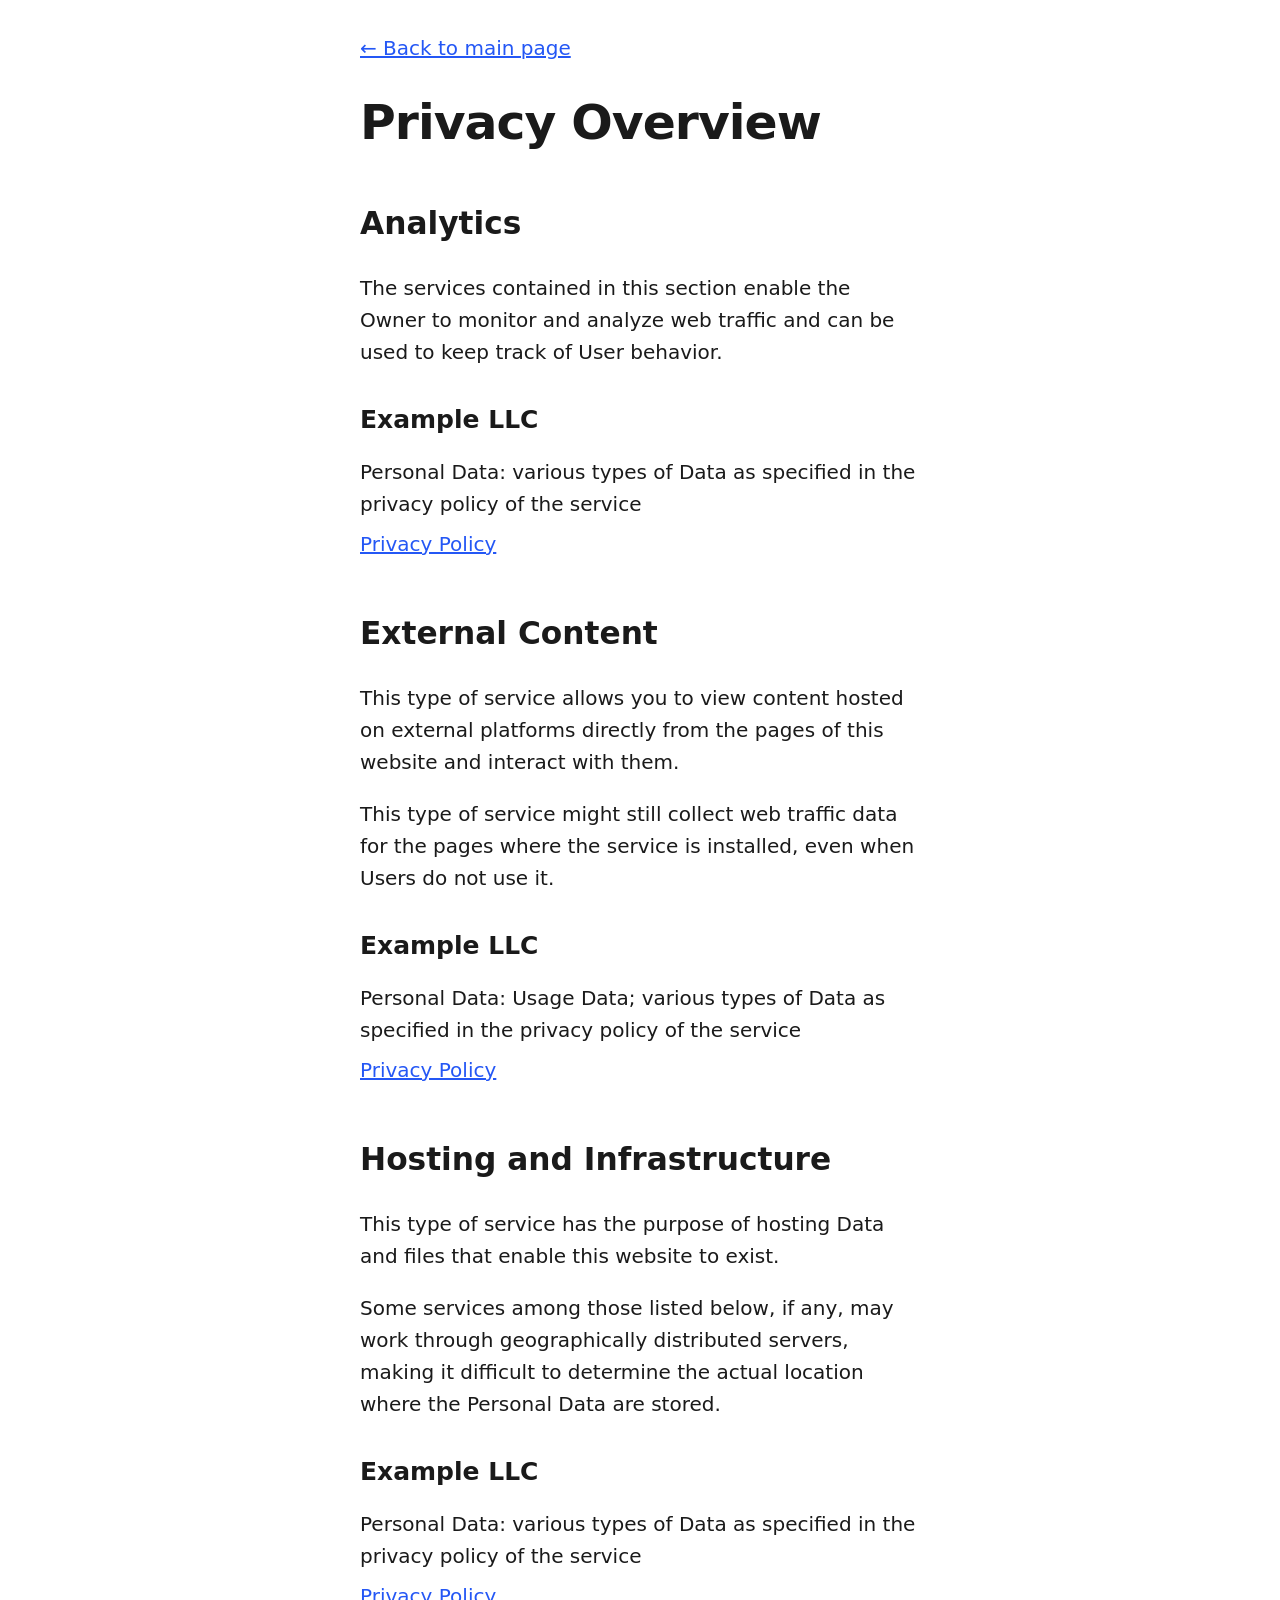
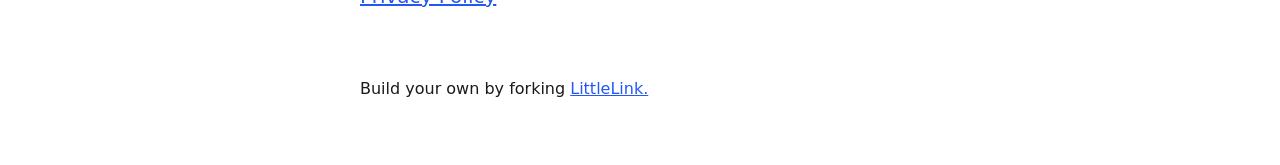
==== privacy.html @ 975ea376 "CrumblePiece linkpagina op basis van LittleLink Co-Authored-By: Claude Opus 5.5 <noreply@anthropic.c" ====
<!DOCTYPE html>

<!--
  To change the theme, change the class on the html tag below to one of:
  - theme-auto: Automatically switches based on user's system preferences
  - theme-light: Forces light theme
  - theme-dark: Forces dark theme
-->

<html class="theme-auto" lang="en"> <!-- Update `class="theme-auto"` with your preference -->

  <head>
    <meta charset="utf-8">
    <meta name="viewport" content="width=device-width, initial-scale=1">

    <!-- Page Title - Change this to your name/brand (50-60 characters recommended) -->
    <title>Privacy Policy | LittleLink</title>
    <link rel="icon" type="image/png" href="images/avatar.png"> <!-- Update this with your own favicon -->


    <!-- Meta Description - Write a description (150-160 characters recommended) -->
    <meta name="description" content="Privacy policy and data collection information for LittleLink">
    <meta name="robots" content="noindex"> <!-- Since this is a utility page -->

    <!-- Browser UI Color - Matches the default light/dark theme backgrounds -->
    <meta name="theme-color" content="#ffffff" media="(prefers-color-scheme: light)">
    <meta name="theme-color" content="#121212" media="(prefers-color-scheme: dark)">

    <!-- Stylesheets -->
    <link rel="stylesheet" href="css/reset.css">
    <link rel="stylesheet" href="css/style.css">
    <link rel="stylesheet" href="css/brands.css">

  </head>

  <body>
    <main class="container-left">
      <div class="column">
        <nav>
          <a href="index.html" aria-label="Back to homepage">← Back to main page</a>
        </nav>

        <h1>Privacy Overview</h1>

        <section aria-labelledby="analytics-heading">
          <h2 id="analytics-heading">Analytics</h2>
          <p>The services contained in this section enable the Owner to monitor and analyze web traffic and can be used to keep track of User behavior.</p>

          <h3>Example LLC</h3>
          <ul role="list">
            <li>Personal Data: various types of Data as specified in the privacy policy of the service</li>
            <li><a href="https://example.com/privacy/" target="_blank" rel="noopener">Privacy Policy</a></li>
          </ul>
        </section>

        <section aria-labelledby="external-content-heading">
          <h2 id="external-content-heading">External Content</h2>
          <p>This type of service allows you to view content hosted on external platforms directly from the pages of this website and interact with them.</p>
          <p>This type of service might still collect web traffic data for the pages where the service is installed, even when Users do not use it.</p>

          <h3>Example LLC</h3>
          <ul role="list">
            <li>Personal Data: Usage Data; various types of Data as specified in the privacy policy of the service</li>
            <li><a href="https://example.com/privacy/" target="_blank" rel="noopener">Privacy Policy</a></li>
          </ul>
        </section>

        <section aria-labelledby="hosting-heading">
          <h2 id="hosting-heading">Hosting and Infrastructure</h2>
          <p>This type of service has the purpose of hosting Data and files that enable this website to exist.</p>
          <p>Some services among those listed below, if any, may work through geographically distributed servers, making it difficult to determine the actual location where the Personal Data are stored.</p>

          <h3>Example LLC</h3>
          <ul role="list">
            <li>Personal Data: various types of Data as specified in the privacy policy of the service</li>
            <li><a href="https://example.com/privacy" target="_blank" rel="noopener">Privacy Policy</a></li>
          </ul>
        </section>

        <footer>
          <p>Build your own by forking <a href="https://littlelink.io" target="_blank" rel="noopener">LittleLink.</a></p>
        </footer>
      </div>
    </main>

  </body>

</html>
---- css/style.css ----
/*
* LittleLink
* https://littlelink.io
* Free to use under the MIT license
* http://www.opensource.org/licenses/mit-license.php
*/

/* Grid
  –––––––––––––––––––––––––––––––––––––––––––––––––– */
  .container {
	position:relative;
	width:100%;
	max-width:37.5rem;     				/* 600px */
    text-align:center;
	margin:0 auto;
	padding:var(--spacing-xl) var(--spacing-m) 0 var(--spacing-m);
	box-sizing:border-box;
}
.container-left {
	position:relative;
	width:100%;
	max-width:37.5rem;
	text-align:left;
	margin:0 auto;
	padding:0 1.25rem;
	box-sizing:border-box;
}
.container-left p {
	margin-bottom: 1rem;  				/* 16px space between paragraphs */
  }
.column {
	width:100%;
	box-sizing:border-box;
}
/* For devices larger than 400px */
  @media (min-width:25rem) {            /* 400px */
    .container {
	width:85%;
}
}/* For devices larger than 550px */
  @media (min-width:34.375rem) {        /* 550px */
    .container {
	width:80%;
}
}

/* Base Styles
  –––––––––––––––––––––––––––––––––––––––––––––––––– */
  body {
	margin:0;
	padding:0;
	background-color:#ffffff;
	color:#1a1a1a;
	font-family:"Open Sans",system-ui;
    font-weight:400;
	line-height:1.6;
}

/* Base Typography Settings
–––––––––––––––––––––––––––––––––––––––––––––––––– */
/* Base size - 16px browser default */
:root {
  font-size:16px;           /* Using a 1.25 modular scale for typography */
  --scale-0:1rem;           /* 16px */
  --scale-1:1.25rem;        /* 20px */
  --scale-2:1.563rem;       /* 25px */
  --scale-3:1.953rem;       /* 31px */
  --scale-4:2.441rem;       /* 39px */
  --scale-5:3.052rem;       /* 49px */

  /* Spacing units */
  --spacing-xs:0.5rem;      /* 8px */
  --spacing-s:1rem;         /* 16px */
  --spacing-m:1.5rem;       /* 24px */
  --spacing-l:2rem;         /* 32px */
  --spacing-xl:3rem;        /* 48px */
  --spacing-xxl:4rem;       /* 64px */
}

/* Avatar */
.avatar {
	width: 8rem;             /* 128px */
	height: 8rem;
	border-radius: 50%;
	object-fit: cover;
	background-position: center;
	margin-bottom: var(--spacing-l);
	margin-left: auto;
	margin-right: auto;
	display: block;
  }

/* Typography Scale */
h1 {
	margin:0 0 var(--spacing-m) 0;
	font-size:var(--scale-5);           /* ~49px */
  	font-weight:800;
	line-height:1.1;
	letter-spacing:-0.02em;
	word-wrap:break-word;
	overflow-wrap:break-word;
	hyphens:auto;           /* Delete this to remove automatic hyphen on line break */
}
body {
	font-size:var(--scale-1);           /* 20px */
  	line-height:1.6;
}
.container p {
	margin:0 0 var(--spacing-xl) 0;
	font-size:var(--scale-1);
	line-height:1.6;
}

/* Footer */
footer {
	margin:var(--spacing-xxl) 0;            /* 4rem (64px) top and bottom */
    font-size:var(--scale-0);
}

/* Responsive adjustments */
@media (max-width:34.375rem) {              /* 550px */
  h1 {
	font-size:2rem;
}
body {
	font-size:var(--scale-0);
}
.container p {
	font-size:var(--scale-0);
}
.avatar {
	margin-bottom:var(--spacing-m);
}
footer {
	margin:var(--spacing-xl) 0;         	/* 3rem (48px) top and bottom */
}
}

/* Links
  –––––––––––––––––––––––––––––––––––––––––––––––––– */
  a {
	color:#2457F5;
	text-decoration:underline;
}
a:hover {
	color:#083BDA;
}

/* Buttons
–––––––––––––––––––––––––––––––––––––––––––––––––– */
.button,button {
	display:inline-flex;
	align-items:center;
	justify-content:center;
	width:18.75rem;             	/* 300px */
 	min-height:3rem;                /* 48px */
  	padding:0.75rem 1rem;         	/* 12px ; 16px */
  	font-size:1.125rem;           	/* 18px */
  	font-weight:700;
	text-decoration:none;
	white-space:normal;
  	background-color:var(--button-background,transparent);
	color:var(--button-text,#000000);
	border:var(--button-border,none);
	border-radius:0.5rem;
	cursor:pointer;
	box-sizing:border-box;
	hyphens:auto;               	/* Delete this to remove automatic hyphen on line break */
  	margin-bottom:1rem;
	text-align:center;
	line-height:1.3;
}

/* Icons
–––––––––––––––––––––––––––––––––––––––––––––––––– */
.icon {
	width:1.25rem;
	height:1.25rem;
	margin-right:0.5rem;
	flex-shrink:0;
}

/* Avatar Modifiers
  –––––––––––––––––––––––––––––––––––––––––––––––––– */
   /* Modifier for no avatar rounding */
   .avatar--none {
	border-radius: 0%;
  }

  /* Modifier for rounded avatar */
  .avatar--rounded {
	border-radius: 50%;
  }

  /* Modifier for slightly rounded corners */
  .avatar--soft {
	border-radius: 0.5rem;   /* 8px rounded corners */
  }

/* Theme System
  –––––––––––––––––––––––––––––––––––––––––––––––––– */
/* Light theme is default above */

/* Light theme (forced) */
:root.theme-light {
	color-scheme:light;
}

/* Dark theme */
:root.theme-dark {
	color-scheme:dark;
}
:root.theme-dark :focus-visible {
	outline: 2px solid #4899F7;
	outline-offset: 2px;
  }
:root.theme-dark body {
	background-color:#121212;
	color:#ffffff;
}
:root.theme-dark a:not(.button) {
	color:#4899F7;
}
:root.theme-dark a:not(.button):hover {
	color:#7AB8FF;
}

/* Auto theme */
:root.theme-auto {
	color-scheme:light dark;
}
@media (prefers-color-scheme:dark) {
	:root.theme-auto body {
	background-color:#121212;
	color:#ffffff;
}
:root.theme-auto :focus-visible {
    outline: 2px solid #4899F7;
    outline-offset: 2px;
  }
:root.theme-auto a:not(.button) {
	color:#4899F7;
}
:root.theme-auto a:not(.button):hover {
	color:#7AB8FF;
}
}

/* Button Text Color Override
    –––––––––––––––––––––––––––––––––––––––––––––––––– */
    .button:hover,button:hover {
	color:var(--button-text,#000000);
}

/* Privacy Page Styles
  –––––––––––––––––––––––––––––––––––––––––––––––––– */
.container-left nav {
	margin:var(--spacing-l) 0;
	text-align:left;
}
section {
	margin:var(--spacing-xl) 0;
	text-align:left;
}
h2 {
	font-size:var(--scale-3);
	font-weight:700;
	margin-bottom:var(--spacing-m);
}
h3 {
	font-size:var(--scale-2);
	font-weight:600;
	margin:var(--spacing-l) 0 var(--spacing-s) 0;
}
ul {
	list-style:none;
	padding:0;
	margin:0 0 var(--spacing-m) 0;
}
ul li {
	margin-bottom:var(--spacing-xs);
}

/* Privacy page specific responsive adjustments */
  @media (max-width:34.375rem) {
	h2 {
	font-size:var(--scale-2);
	}
	h3 {
	font-size:var(--scale-1);
	}
	section {
	margin:var(--spacing-l) 0;
	}
}

/* Font Face Definitions
  –––––––––––––––––––––––––––––––––––––––––––––––––– */
@font-face {
	font-display:swap;
	font-family:'Open Sans';
	font-style:normal;
	font-weight:400;
	src:url('../fonts/open-sans-v34-vietnamese_latin-ext_latin_hebrew_greek-ext_greek_cyrillic-ext_cyrillic-regular.woff2') format('woff2');
}
@font-face {
	font-display:swap;
	font-family:'Open Sans';
	font-style:normal;
	font-weight:600;
	src:url('../fonts/open-sans-v34-vietnamese_latin-ext_latin_hebrew_greek-ext_greek_cyrillic-ext_cyrillic-600.woff2') format('woff2');
}
@font-face {
	font-display:swap;
	font-family:'Open Sans';
	font-style:normal;
	font-weight:700;
	src:url('../fonts/open-sans-v34-vietnamese_latin-ext_latin_hebrew_greek-ext_greek_cyrillic-ext_cyrillic-700.woff2') format('woff2');
}
@font-face {
	font-display:swap;
	font-family:'Open Sans';
	font-style:normal;
	font-weight:800;
	src:url('../fonts/open-sans-v34-vietnamese_latin-ext_latin_hebrew_greek-ext_greek_cyrillic-ext_cyrillic-800.woff2') format('woff2');
}
---- css/brands.css ----
/*
* LittleLink Button Styles
* https://littlelink.io
* Free to use under the MIT license
* http://www.opensource.org/licenses/mit-license.php
*/

/* Brand Button Base Styles
–––––––––––––––––––––––––––––––––––––––––––––––––– */
/* Only include brand-specific button styling here.
   The color/background/border plumbing lives in style.css. */
.button,button {
	transition:filter 0.2s ease,transform 0.2s ease;
}

/* Global Button Hover Effect
–––––––––––––––––––––––––––––––––––––––––––––––––– */
.button:hover,button:hover {
	filter:brightness(90%);
	transform:translateY(-1px);
}

/* Button Icons
–––––––––––––––––––––––––––––––––––––––––––––––––– */
.icon {
	filter:var(--icon-filter,none);
}

/* Brand-Specific Styles
–––––––––––––––––––––––––––––––––––––––––––––––––– */

/* Default */
.button.button-default {
	--button-text:#ffffff;
	--button-background:#2457F5;
	--button-border:1px solid #ffffff;
}

/* Amazon */
.button-amazon {
	--button-text:#000000;
	--button-background:#FFFFFF;
	--button-border:1px solid #212121;
}

/* Amazon Music */
.button-amazon-music {
	--button-text:#000000;
	--button-background:#25D1DA;
}

/* Apple App Store */
.button-appstore {
	--button-text:#FFFFFF;
	--button-background:#000000;
	--button-border:1px solid #FFFFFF;
}

/* Apple Invites */
.button-invites {
	--button-text:#FFFFFF;
	--button-background:#000000;
	--button-border:1px solid #FFFFFF;
}

/* Apple Music */
.button-apple-music {
	--button-text:#ffffff;
	--button-background:#000000;
	--button-border:1px solid #FFFFFF;
}

/* Apple Music Alt */
.button-apple-music-alt {
	--button-text:#ffffff;
	background-image:linear-gradient(to bottom,#FB5C74,#FA233B);
}

/* Apple Podcasts */
.button-apple-podcasts {
	--button-text:#ffffff;
	--button-background:#000000;
	--button-border:1px solid #FFFFFF;
}

/* Apple Podcasts Alt */
.button-apple-podcasts-alt {
	--button-text:#ffffff;
	background-image:linear-gradient(to bottom,#F452FF,#832BC1);
}

/* Bandcamp */
.button-bandcamp {
	--button-text:#ffffff;
	--button-background:#1d9fc3;
}

/* Behance */
.button-behance {
	--button-text:#ffffff;
	--button-background:#0057FF;
  --button-border:1px solid #FFFFFF;
}

/* Bluesky */
.button-bluesky {
	--button-text:#FFFFFF;
	--button-background:#1185FE;
}

/* Bluesky Alt */
.button-bluesky-alt {
	--button-text:#000000;
	--button-background:#FFFFFF;
	--button-border:1px solid #000000;
}

/* Buy Me a Coffee */
.button-coffee {
	--button-text:#000000;
	--button-background:#ffdd00;
}

/* Cal.com */
.button-cal {
	--button-text:#FFFFFF;
	--button-background:#292929;
	--button-border:1px solid #FFFFFF;
}

/* Calendly */
.button-calendly {
	--button-text:#FFFFFF;
	--button-background:#006BFF;
}

/* Cash App */
.button-cash-app {
	--button-text:#ffffff;
	background-image:linear-gradient(to bottom,#00d64b,#00c244);
}

/* dev.to */
.button-dev-to {
	--button-text:#000000;
	--button-background:#f5f5f5;
	--button-border:1px solid #212121;
}

/* Discogs */
.button-discogs {
	--button-text:#000000;
	--button-background:#FFFFFF;
	--button-border:1px solid #000000;
}

/* Discogs Alt */
.button-discogs-alt {
	--button-text:#FFFFFF;
	--button-background:#000000;
	--button-border:1px solid #FFFFFF;
}

/* Discord */
.button-discord {
	--button-text:#ffffff;
	--button-background:#5865F2;
}

/* Dribbble */
.button-dribbble {
	--button-text:#000000;
	--button-background:#FFFFFF;
	--button-border:1px solid #212121;
}

/* Etsy */
.button-etsy {
	--button-text:#ffffff;
	--button-background:#F45800;
}

/* Facebook */
.button-faceb {
	--button-text:#ffffff;
	--button-background:#0866FF;
}

/* Facebook Messenger */
.button-messenger {
	--button-text:#ffffff;
	--button-background:#0866FF;
}

/* Figma */
.button-figma {
	--button-text:#ffffff;
	--button-background:#000000;
	--button-border:1px solid #FFFFFF;
}

/* Fiverr */
.button-fiverr {
	--button-text:#ffffff;
	--button-background:#1DBF73;
}

/* Flickr */
.button-flickr {
	--button-text:#ffffff;
	--button-background:#000000;
	--button-border:1px solid #FFFFFF;
}

/* GitHub */
.button-github {
	--button-text:#ffffff;
	--button-background:#000000;
	--button-border:1px solid #FFFFFF;
}

/* GitLab */
.button-gitlab {
	--button-text:#ffffff;
	--button-background:#6151b2;
}

/* GoFundMe */
.button-gofundme {
	--button-text:#ffffff;
	--button-background:#02A95C;
}

/* Goodreads */
.button-goodreads {
	--button-text:#333333;
	--button-background:#f3f1e6;
	--button-border:1px solid #212121;
}

/* Google Black */
.button-google-black {
	--button-text:#FFFFFF;
	--button-background:#000000;
	--button-border:1px solid #FFFFFF;
}

/* Google Play Store */
.button-playstore {
	--button-text:#FFFFFF;
	--button-background:#000000;
	--button-border:1px solid #FFFFFF;
}

/* Google Scholar */
.button-google-scholar {
	--button-text:#000000;
	--button-background:#FFFFFF;
	--button-border:1px solid #212121;
}

/* Hashnode */
.button-hashnode {
	--button-text:#000000;
	--button-background:#ffffff;
	--button-border:1px solid #212121;
}

/* Instagram */
.button-instagram {
	--button-text:#ffffff;
	background-image:linear-gradient(-135deg,#1400c8,#b900b4,#f50000);
}

/* Kick */
.button-kick {
	--button-text:#ffffff;
	--button-background:#000000;
	--button-border:1px solid #ffffff;
}

/* Kick Alt */
.button-kick-alt {
	--button-text:#000000;
	--button-background:#01e701;
}

/* Kickstarter */
.button-kickstarter {
	--button-text:#ffffff;
	--button-background:#05ce78;
}

/* Ko-fi */
.button-ko-fi {
	--button-text:#ffffff;
	--button-background:#000000;
  --button-border:1px solid #FFFFFF;
}

/* Last.fm */
.button-last-fm {
	--button-text:#ffffff;
	--button-background:#D51007;
}

/* Letterboxd */
.button-letterboxd {
	--button-text:#ffffff;
	--button-background:#2c3440;
	--button-border:1px solid #FFFFFF;
}

/* Line */
.button-line {
	--button-text:#FFFFFF;
	--button-background:#06C755;
}

/* LinkedIn */
.button-linked {
	--button-text:#ffffff;
	--button-background:#2867b2;
}

/* Mailchimp */
.button-mailchimp {
	--button-text:#000000;
	--button-background:#FFE01B;
}

/* Mastodon */
.button-mastodon {
	--button-text:#ffffff;
	--button-background:#17063B;
	--button-border:1px solid #FFFFFF;
}

/* Matrix */
.button-matrix {
	--button-text:#000000;
	--button-background:#ffffff;
	--button-border:1px solid #000000;
}

/* Meetup */
.button-meetup {
	--button-text:#000000;
	--button-background:#ffffff;
	--button-border:1px solid #000000;
}

/* Meetup Alt */
.button-meetup-alt {
	--button-text:#ffffff;
	--button-background:#ED1C40;
}

/* Medium */
.button-medium {
	--button-text:#ffffff;
	--button-background:#000000;
	--button-border:1px solid #FFFFFF;
}

/* Microsoft */
.button-microsoft {
	--button-text:#ffffff;
	--button-background:#000000;
	--button-border:1px solid #FFFFFF;
}

/* Notion */
.button-notion {
	--button-text:#000000;
	--button-background:#ffffff;
	--button-border:1px solid #212121;
}

/* Obsidian */
.button.button-obsidian {
	--button-text:#ffffff;
	--button-background:#262626;
	--button-border:1px solid #ffffff;
}

/* OnlyFans */
.button-onlyfans {
	--button-text:#ffffff;
	--button-background:#00AEEF;
}

/* Patreon */
.button-patreon {
	--button-text:#ffffff;
	--button-background:#000000;
	--button-border:1px solid #FFFFFF;
}

/* PayPal */
.button-paypal {
	--button-text:#ffffff;
	--button-background:#002991;
  --button-border:1px solid #FFFFFF;
}

/* Pinterest */
.button-pinterest {
	--button-text:#000000;
	--button-background:#ffffff;
	--button-border:1px solid #212121;
}

/* Product Hunt */
.button-product-hunt {
	--button-text:#000000;
	--button-background:#ffffff;
	--button-border:1px solid #212121;
}

/* Reddit */
.button-reddit {
	--button-text:#FFFFFF;
	--button-background:#FF4500;
}

/* Shop */
.button-shop {
	--button-text:#ffffff;
	--button-background:#5A31F4;
}

/* Signal */
.button-signal {
	--button-text:#ffffff;
	--button-background:#3B45FD;
}

/* Signal Alt */
.button-signal-alt {
	--button-text:#3B45FD;
	--button-background:#E3E8FE;
	--button-border:1px solid #000000;
}

/* Slack */
.button-slack {
	--button-text:#000000;
	--button-background:#FFFFFF;
	--button-border:1px solid #212121;
}

/* Snapchat */
.button-snapchat {
	--button-text:#000000;
	--button-background:#fffc00;
}

/* SoundCloud */
.button-soundcloud {
	--button-text:#ffffff;
	--button-background:#ff5500;
}

/* Spotify */
.button-spotify {
	--button-text:#191414;
	--button-background:#1db954;
}

/* Spotify Alt */
.button-spotify-alt {
	--button-text:#FFFFFF;
	--button-background:#191414;
	--button-border:1px solid #FFFFFF;
}

/* Square */
.button-square {
	--button-text:#FFFFFF;
	--button-background:#006AFF;
}

/* Stack Overflow */
.button-stack-overflow {
	--button-text:#000000;
	--button-background:#FFFFFF;
	--button-border:1px solid #000000;
}

/* Steam */
.button-steam {
	--button-text:#ffffff;
	background-image:linear-gradient(90deg,#08BBFF,#2B75FF);
}

/* Steam Alt */
.button-steam-alt {
	--button-text:#ffffff;
	background-image:linear-gradient(90deg,#09172a,#072a57,#0c5085);
	--button-border:1px solid #FFFFFF;
}

/* Strava */
.button-strava {
	--button-text:#ffffff;
	--button-background:#fc5200;
}

/* Substack */
.button-substack {
	--button-text:#ffffff;
	--button-background:#FF6719;
}

/* Telegram */
.button-telegram {
	--button-text:#ffffff;
	--button-background:#3faee8;
}

/* Threads */
.button-threads {
	--button-text:#FFFFFF;
	--button-background:#000000;
	--button-border:1px solid #FFFFFF;
}

/* Threema */
.button-threema {
	--button-text:#000000;
	--button-background:#3fe669;
}

/* TikTok */
.button-tiktok {
	--button-text:#ffffff;
	--button-background:#000000;
	--button-border:1px solid #FFFFFF;
}

/* Trello */
.button-trello {
	--button-text:#ffffff;
	--button-background:#0065ff;
}

/* Tumblr */
.button-tumb {
	--button-text:#ffffff;
	--button-background:#131313;
	--button-border:1px solid #FFFFFF;
}

/* Twitch */
.button-twitch {
	--button-text:#ffffff;
	--button-background:#9146ff;
}

/* Unsplash */
.button-unsplash {
	--button-text:#000000;
	--button-background:#ffffff;
	--button-border:1px solid #212121;
}

/* Venmo */
.button-venmo {
	--button-text:#ffffff;
	--button-background:#008CFF;
}

/* Vimeo */
.button-vimeo {
	--button-text:#ffffff;
	--button-background:#1ab7ea;
}

/* VSCO */
.button-vsco {
	--button-text:#FFFFFF;
	--button-background:#000000;
	--button-border:1px solid #FFFFFF;
}

/* WhatsApp */
.button-whatsapp {
	--button-text:#ffffff;
	--button-background:#455a64;
}

/* WordPress */
.button-wordpress {
	--button-text:#ffffff;
	--button-background:#3858E9;
}

/* X */
.button-x {
	--button-text:#FFFFFF;
	--button-background:#000000;
	--button-border:1px solid #FFFFFF;
}

/* YouTube */
.button-yt {
	--button-text:#ffffff;
	--button-background:#282828;
	--button-border:1px solid #FFFFFF;
}

/* YouTube Music */
.button-yt-music {
	--button-text:#ffffff;
	--button-background:#282828;
	--button-border:1px solid #FFFFFF;
}

/* YouTube Alt */
.button-yt-alt {
	--button-text:#ffffff;
	--button-background:#FF0000;
}

/* Zelle */
.button-zelle {
	--button-text:#ffffff;
	--button-background:#6D1ED4;
}

/* Zoom */
.button-zoom {
	--button-text:#ffffff;
	--button-background:#0B5CFF;
  --button-border:1px solid #FFFFFF;
}
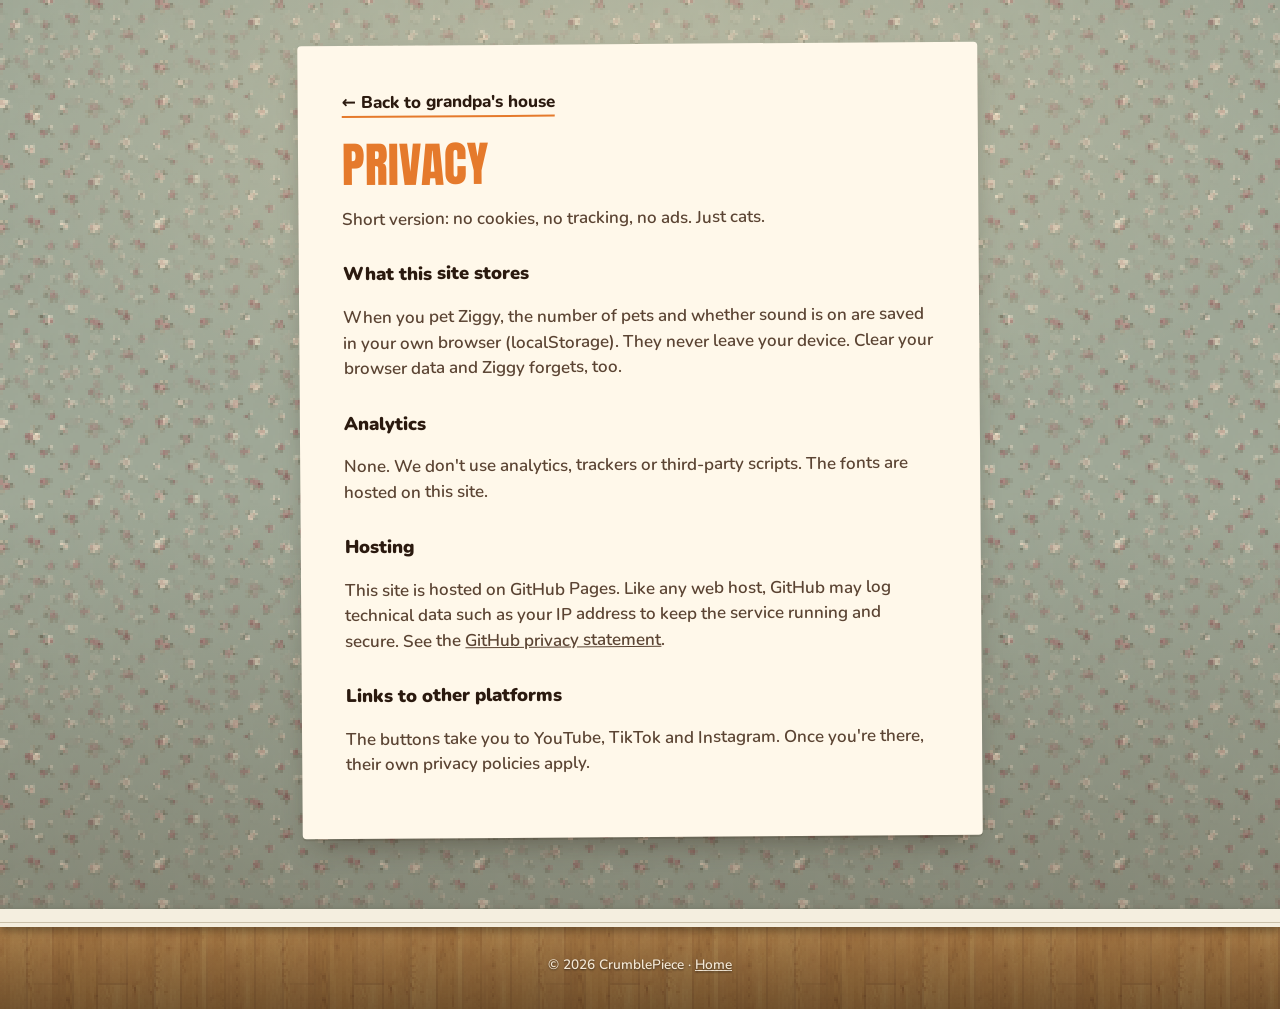
==== commit 508bf11e: "Redesign: grandpa's living room in PSX style New hero renders of Grandpa and Ziggy, set textures fro" ====
--- a/privacy.html
+++ b/privacy.html
@@ -1,88 +1,47 @@
 <!DOCTYPE html>
-
-<!--
-  To change the theme, change the class on the html tag below to one of:
-  - theme-auto: Automatically switches based on user's system preferences
-  - theme-light: Forces light theme
-  - theme-dark: Forces dark theme
--->
-
-<html class="theme-auto" lang="en"> <!-- Update `class="theme-auto"` with your preference -->
+<html lang="en">
 
   <head>
     <meta charset="utf-8">
     <meta name="viewport" content="width=device-width, initial-scale=1">
-
-    <!-- Page Title - Change this to your name/brand (50-60 characters recommended) -->
-    <title>Privacy Policy | LittleLink</title>
-    <link rel="icon" type="image/png" href="images/avatar.png"> <!-- Update this with your own favicon -->
-
-
-    <!-- Meta Description - Write a description (150-160 characters recommended) -->
-    <meta name="description" content="Privacy policy and data collection information for LittleLink">
-    <meta name="robots" content="noindex"> <!-- Since this is a utility page -->
-
-    <!-- Browser UI Color - Matches the default light/dark theme backgrounds -->
-    <meta name="theme-color" content="#ffffff" media="(prefers-color-scheme: light)">
-    <meta name="theme-color" content="#121212" media="(prefers-color-scheme: dark)">
-
-    <!-- Stylesheets -->
-    <link rel="stylesheet" href="css/reset.css">
+    <title>Privacy – CrumblePiece</title>
+    <meta name="description" content="Privacy information for crumblepiece.com: no cookies, no tracking.">
+    <meta name="robots" content="noindex">
+    <link rel="icon" type="image/png" sizes="32x32" href="images/favicon-32.png">
+    <link rel="apple-touch-icon" href="images/apple-touch-icon.png">
+    <meta name="theme-color" content="#8fa287" media="(prefers-color-scheme: light)">
+    <meta name="theme-color" content="#2b2a30" media="(prefers-color-scheme: dark)">
     <link rel="stylesheet" href="css/style.css">
-    <link rel="stylesheet" href="css/brands.css">
-
   </head>
 
   <body>
-    <main class="container-left">
-      <div class="column">
-        <nav>
-          <a href="index.html" aria-label="Back to homepage">← Back to main page</a>
-        </nav>
+    <div class="wall">
+      <main class="letter">
+        <a class="back" href="index.html">← Back to grandpa's house</a>
 
-        <h1>Privacy Overview</h1>
+        <h1>Privacy</h1>
+        <p>Short version: no cookies, no tracking, no ads. Just cats.</p>
 
-        <section aria-labelledby="analytics-heading">
-          <h2 id="analytics-heading">Analytics</h2>
-          <p>The services contained in this section enable the Owner to monitor and analyze web traffic and can be used to keep track of User behavior.</p>
+        <h2>What this site stores</h2>
+        <p>When you pet Ziggy, the number of pets and whether sound is on are saved in your own browser
+          (localStorage). They never leave your device. Clear your browser data and Ziggy forgets, too.</p>
 
-          <h3>Example LLC</h3>
-          <ul role="list">
-            <li>Personal Data: various types of Data as specified in the privacy policy of the service</li>
-            <li><a href="https://example.com/privacy/" target="_blank" rel="noopener">Privacy Policy</a></li>
-          </ul>
-        </section>
+        <h2>Analytics</h2>
+        <p>None. We don't use analytics, trackers or third-party scripts. The fonts are hosted on this site.</p>
 
-        <section aria-labelledby="external-content-heading">
-          <h2 id="external-content-heading">External Content</h2>
-          <p>This type of service allows you to view content hosted on external platforms directly from the pages of this website and interact with them.</p>
-          <p>This type of service might still collect web traffic data for the pages where the service is installed, even when Users do not use it.</p>
+        <h2>Hosting</h2>
+        <p>This site is hosted on GitHub Pages. Like any web host, GitHub may log technical data such as your IP address
+          to keep the service running and secure. See the
+          <a href="https://docs.github.com/en/site-policy/privacy-policies/github-general-privacy-statement" target="_blank" rel="noopener">GitHub privacy statement</a>.</p>
 
-          <h3>Example LLC</h3>
-          <ul role="list">
-            <li>Personal Data: Usage Data; various types of Data as specified in the privacy policy of the service</li>
-            <li><a href="https://example.com/privacy/" target="_blank" rel="noopener">Privacy Policy</a></li>
-          </ul>
-        </section>
+        <h2>Links to other platforms</h2>
+        <p>The buttons take you to YouTube, TikTok and Instagram. Once you're there, their own privacy policies apply.</p>
+      </main>
+    </div>
 
-        <section aria-labelledby="hosting-heading">
-          <h2 id="hosting-heading">Hosting and Infrastructure</h2>
-          <p>This type of service has the purpose of hosting Data and files that enable this website to exist.</p>
-          <p>Some services among those listed below, if any, may work through geographically distributed servers, making it difficult to determine the actual location where the Personal Data are stored.</p>
-
-          <h3>Example LLC</h3>
-          <ul role="list">
-            <li>Personal Data: various types of Data as specified in the privacy policy of the service</li>
-            <li><a href="https://example.com/privacy" target="_blank" rel="noopener">Privacy Policy</a></li>
-          </ul>
-        </section>
-
-        <footer>
-          <p>Build your own by forking <a href="https://littlelink.io" target="_blank" rel="noopener">LittleLink.</a></p>
-        </footer>
-      </div>
-    </main>
-
+    <footer class="floor">
+      <p class="floor-small">© 2026 CrumblePiece · <a href="index.html">Home</a></p>
+    </footer>
   </body>
 
 </html>
--- a/css/style.css
+++ b/css/style.css
@@ -1,326 +1,799 @@
-/*
-* LittleLink
-* https://littlelink.io
-* Free to use under the MIT license
-* http://www.opensource.org/licenses/mit-license.php
-*/
-
-/* Grid
-  –––––––––––––––––––––––––––––––––––––––––––––––––– */
-  .container {
-	position:relative;
-	width:100%;
-	max-width:37.5rem;     				/* 600px */
-    text-align:center;
-	margin:0 auto;
-	padding:var(--spacing-xl) var(--spacing-m) 0 var(--spacing-m);
-	box-sizing:border-box;
-}
-.container-left {
-	position:relative;
-	width:100%;
-	max-width:37.5rem;
-	text-align:left;
-	margin:0 auto;
-	padding:0 1.25rem;
-	box-sizing:border-box;
-}
-.container-left p {
-	margin-bottom: 1rem;  				/* 16px space between paragraphs */
+/* CrumblePiece – grandpa's living room, PSX style.
+   The wallpaper, floor, knit, doormat and crayon drawing are the real textures from the video set;
+   they are scaled up with pixelated filtering, just like in the renders. */
+
+@font-face {
+  font-family: "Anton";
+  src: url("../fonts/anton-latin.woff2") format("woff2");
+  font-weight: 400;
+  font-display: swap;
+}
+
+@font-face {
+  font-family: "Nunito";
+  src: url("../fonts/nunito-latin.woff2") format("woff2");
+  font-weight: 200 1000;
+  font-display: swap;
+}
+
+@font-face {
+  font-family: "Nunito";
+  src: url("../fonts/nunito-italic-latin.woff2") format("woff2");
+  font-weight: 200 1000;
+  font-style: italic;
+  font-display: swap;
+}
+
+/* ------------------------------------------------------------------ tokens */
+
+:root {
+  --ink: #2b1a0f;
+  --ink-soft: #5b4433;
+  --paper: #fff8ea;
+  --paper-edge: #f1e3c6;
+  --yellow: #ffd60a;
+  --mustard: #d99a1e;
+  --orange: #e57a2c;
+  --red: #c63a2b;
+  --sage: #8fa287;
+  --wood: #b77a3e;
+  --trim: #f4eedf;
+  --wall-shade: rgba(255, 236, 196, 0.28);
+  --wall-dim: rgba(30, 18, 8, 0);
+  --shadow: 0 2px 0 rgba(43, 26, 15, 0.12), 0 14px 30px -12px rgba(43, 26, 15, 0.45);
+  --radius: 16px;
+  --display: "Anton", "Impact", "Arial Narrow Bold", sans-serif;
+  --body: "Nunito", ui-rounded, "Segoe UI", system-ui, sans-serif;
+  color-scheme: light;
+}
+
+/* Evening at grandpa's: the lamp is on, the wallpaper goes dusky */
+@media (prefers-color-scheme: dark) {
+  :root {
+    --wall-shade: rgba(255, 196, 110, 0.20);
+    --wall-dim: rgba(22, 16, 34, 0.62);
+    --shadow: 0 2px 0 rgba(0, 0, 0, 0.3), 0 16px 34px -12px rgba(0, 0, 0, 0.75);
+    --trim: #d9cdb3;
+    color-scheme: dark;
   }
-.column {
-	width:100%;
-	box-sizing:border-box;
-}
-/* For devices larger than 400px */
-  @media (min-width:25rem) {            /* 400px */
-    .container {
-	width:85%;
-}
-}/* For devices larger than 550px */
-  @media (min-width:34.375rem) {        /* 550px */
-    .container {
-	width:80%;
-}
-}
-
-/* Base Styles
-  –––––––––––––––––––––––––––––––––––––––––––––––––– */
-  body {
-	margin:0;
-	padding:0;
-	background-color:#ffffff;
-	color:#1a1a1a;
-	font-family:"Open Sans",system-ui;
-    font-weight:400;
-	line-height:1.6;
-}
-
-/* Base Typography Settings
-–––––––––––––––––––––––––––––––––––––––––––––––––– */
-/* Base size - 16px browser default */
-:root {
-  font-size:16px;           /* Using a 1.25 modular scale for typography */
-  --scale-0:1rem;           /* 16px */
-  --scale-1:1.25rem;        /* 20px */
-  --scale-2:1.563rem;       /* 25px */
-  --scale-3:1.953rem;       /* 31px */
-  --scale-4:2.441rem;       /* 39px */
-  --scale-5:3.052rem;       /* 49px */
-
-  /* Spacing units */
-  --spacing-xs:0.5rem;      /* 8px */
-  --spacing-s:1rem;         /* 16px */
-  --spacing-m:1.5rem;       /* 24px */
-  --spacing-l:2rem;         /* 32px */
-  --spacing-xl:3rem;        /* 48px */
-  --spacing-xxl:4rem;       /* 64px */
-}
-
-/* Avatar */
-.avatar {
-	width: 8rem;             /* 128px */
-	height: 8rem;
-	border-radius: 50%;
-	object-fit: cover;
-	background-position: center;
-	margin-bottom: var(--spacing-l);
-	margin-left: auto;
-	margin-right: auto;
-	display: block;
+}
+
+/* ------------------------------------------------------------------ base */
+
+*,
+*::before,
+*::after {
+  box-sizing: border-box;
+}
+
+html {
+  -webkit-text-size-adjust: 100%;
+  text-size-adjust: 100%;
+}
+
+body {
+  margin: 0;
+  min-height: 100vh;
+  display: flex;
+  flex-direction: column;
+  font-family: var(--body);
+  font-size: 1.0625rem;
+  line-height: 1.5;
+  color: var(--ink);
+  background: #6f8068;
+}
+
+img {
+  display: block;
+  max-width: 100%;
+  height: auto;
+}
+
+a {
+  color: inherit;
+}
+
+button {
+  font: inherit;
+  color: inherit;
+}
+
+:focus-visible {
+  outline: 3px solid var(--yellow);
+  outline-offset: 4px;
+  border-radius: 6px;
+}
+
+.visually-hidden {
+  position: absolute;
+  width: 1px;
+  height: 1px;
+  overflow: hidden;
+  clip: rect(0 0 0 0);
+  white-space: nowrap;
+}
+
+/* ------------------------------------------------------------------ the wall */
+
+.wall {
+  flex: 1;
+  overflow-x: clip;             /* tilted polaroids and notes never cause sideways scrolling */
+  background:
+    radial-gradient(ellipse 80% 55% at 50% 12%, var(--wall-shade), transparent 70%),
+    linear-gradient(var(--wall-dim), var(--wall-dim)),
+    linear-gradient(180deg, rgba(0, 0, 0, 0) 55%, rgba(40, 24, 10, 0.22)),
+    url("../images/tex/wallpaper.png") center top / 320px 320px repeat;
+  image-rendering: pixelated;
+}
+
+.wall img,
+.floor img {
+  image-rendering: auto;
+}
+
+.room {
+  width: min(100% - 32px, 620px);
+  margin: 0 auto;
+  padding: 44px 0 72px;
+}
+
+/* ------------------------------------------------------------------ hero: the framed photo */
+
+.hero {
+  text-align: center;
+}
+
+.frame-hang {
+  position: relative;
+  padding-top: 34px;
+}
+
+/* nail + picture wire */
+.frame-hang::before {
+  content: "";
+  position: absolute;
+  top: 0;
+  left: 50%;
+  width: 14px;
+  height: 14px;
+  margin-left: -7px;
+  border-radius: 50%;
+  background: radial-gradient(circle at 35% 35%, #d8d2c4, #6d6455 70%);
+  box-shadow: 0 2px 3px rgba(0, 0, 0, 0.4);
+  z-index: 2;
+}
+
+.frame-hang::after {
+  content: "";
+  position: absolute;
+  top: 7px;
+  left: 22%;
+  right: 22%;
+  height: 36px;
+  background:
+    linear-gradient(to top right, transparent calc(50% - 1px), rgba(43, 26, 15, 0.55) 50%, transparent calc(50% + 1px)) left / 50% 100% no-repeat,
+    linear-gradient(to top left, transparent calc(50% - 1px), rgba(43, 26, 15, 0.55) 50%, transparent calc(50% + 1px)) right / 50% 100% no-repeat;
+}
+
+.frame {
+  position: relative;
+  display: block;
+  width: 100%;
+  padding: clamp(10px, 2.6vw, 16px);
+  border: 0;
+  border-radius: 6px;
+  cursor: pointer;
+  background:
+    linear-gradient(135deg, rgba(255, 255, 255, 0.18), rgba(0, 0, 0, 0.22)),
+    url("../images/tex/floor_oak.png") center / 160px 160px;
+  image-rendering: pixelated;
+  box-shadow:
+    inset 0 0 0 2px rgba(255, 236, 200, 0.35),
+    inset 0 0 0 clamp(10px, 2.6vw, 16px) rgba(70, 38, 12, 0.25),
+    0 4px 0 #6b4119,
+    0 22px 40px -14px rgba(30, 15, 4, 0.7);
+  transform: rotate(-1.2deg);
+  transition: transform 0.25s cubic-bezier(.3, 1.6, .5, 1);
+  -webkit-tap-highlight-color: transparent;
+}
+
+.frame img {
+  width: 100%;
+  border-radius: 2px;
+  box-shadow: inset 0 0 0 1px rgba(0, 0, 0, 0.3);
+  outline: 2px solid rgba(40, 20, 6, 0.55);
+}
+
+.frame:hover {
+  transform: rotate(-0.4deg) scale(1.01);
+}
+
+.frame.is-petted {
+  animation: squish 0.35s ease;
+}
+
+@keyframes squish {
+  0% { transform: rotate(-0.4deg) scale(1.01); }
+  40% { transform: rotate(-1.6deg) scale(0.985); }
+  100% { transform: rotate(-0.4deg) scale(1.01); }
+}
+
+.frame-hint {
+  position: absolute;
+  right: clamp(18px, 4vw, 28px);
+  top: clamp(18px, 4vw, 28px);
+  padding: 6px 12px 7px;
+  border-radius: 999px;
+  font-weight: 800;
+  font-size: 0.85rem;
+  letter-spacing: 0.01em;
+  color: var(--ink);
+  background: var(--yellow);
+  box-shadow: 0 3px 0 var(--ink);
+  border: 2px solid var(--ink);
+  transform: rotate(2deg);
+  animation: nudge 2.6s ease-in-out infinite;
+}
+
+.frame-hint::before {
+  content: "";
+  display: inline-block;
+  width: 0.95em;
+  height: 0.95em;
+  margin-right: 6px;
+  vertical-align: -0.12em;
+  background: currentColor;
+  -webkit-mask: url("data:image/svg+xml,%3Csvg xmlns='http://www.w3.org/2000/svg' viewBox='0 0 24 24'%3E%3Cellipse cx='12' cy='16' rx='5.5' ry='4.6'/%3E%3Cellipse cx='5.2' cy='10.2' rx='2.3' ry='2.9'/%3E%3Cellipse cx='9.3' cy='5.6' rx='2.3' ry='3'/%3E%3Cellipse cx='14.7' cy='5.6' rx='2.3' ry='3'/%3E%3Cellipse cx='18.8' cy='10.2' rx='2.3' ry='2.9'/%3E%3C/svg%3E") center / contain no-repeat;
+  mask: url("data:image/svg+xml,%3Csvg xmlns='http://www.w3.org/2000/svg' viewBox='0 0 24 24'%3E%3Cellipse cx='12' cy='16' rx='5.5' ry='4.6'/%3E%3Cellipse cx='5.2' cy='10.2' rx='2.3' ry='2.9'/%3E%3Cellipse cx='9.3' cy='5.6' rx='2.3' ry='3'/%3E%3Cellipse cx='14.7' cy='5.6' rx='2.3' ry='3'/%3E%3Cellipse cx='18.8' cy='10.2' rx='2.3' ry='2.9'/%3E%3C/svg%3E") center / contain no-repeat;
+}
+
+.frame.was-petted .frame-hint {
+  animation: none;
+  opacity: 0;
+  transform: rotate(2deg) translateY(-6px);
+  transition: opacity 0.4s, transform 0.4s;
+}
+
+@keyframes nudge {
+  0%, 70%, 100% { transform: rotate(2deg); }
+  78% { transform: rotate(-3deg) scale(1.06); }
+  86% { transform: rotate(4deg) scale(1.06); }
+}
+
+/* floating pixel hearts */
+.hearts {
+  position: absolute;
+  inset: 0;
+  pointer-events: none;
+  overflow: visible;
+}
+
+.heart {
+  position: absolute;
+  width: 26px;
+  height: 24px;
+  margin: -12px 0 0 -13px;
+  background: url("data:image/svg+xml,%3Csvg xmlns='http://www.w3.org/2000/svg' viewBox='0 0 13 12' shape-rendering='crispEdges'%3E%3Cpath fill='%232b1a0f' d='M2 0h3v1H2zM8 0h3v1H8zM1 1h1v1H1zM5 1h1v1H5zM7 1h1v1H7zM11 1h1v1h-1zM0 2h1v4H0zM12 2h1v4h-1zM6 2h1v1H6zM1 6h1v1H1zM11 6h1v1h-1zM2 7h1v1H2zM10 7h1v1h-1zM3 8h1v1H3zM9 8h1v1H9zM4 9h1v1H4zM8 9h1v1H8zM5 10h1v1H5zM7 10h1v1H7zM6 11h1v1H6z'/%3E%3Cpath fill='%23ff5a6e' d='M2 1h3v1h1v1h1V2h1V1h3v1h1v4h-1v1h-1v1H9v1H8v1H7v1H6v-1H5V9H4V8H3V7H2V6H1V2h1z'/%3E%3Cpath fill='%23ffc2cb' d='M2 2h2v1H3v1H2z'/%3E%3C/svg%3E") center / contain no-repeat;
+  image-rendering: pixelated;
+  animation: float-up 1.3s cubic-bezier(.2, .7, .4, 1) forwards;
+}
+
+@keyframes float-up {
+  0% { opacity: 0; transform: translate(0, 0) scale(0.4) rotate(var(--r)); }
+  15% { opacity: 1; transform: translate(calc(var(--dx) * 0.2), -14px) scale(1.15) rotate(var(--r)); }
+  100% { opacity: 0; transform: translate(var(--dx), -120px) scale(0.9) rotate(calc(var(--r) * -1)); }
+}
+
+/* ------------------------------------------------------------------ logo (thumbnail caption style) */
+
+.logo {
+  margin: 30px 0 0;
+  font-family: var(--display);
+  font-weight: 400;
+  line-height: 0.92;
+  text-transform: uppercase;
+  transform: rotate(-3deg);
+  filter: drop-shadow(0 6px 6px rgba(0, 0, 0, 0.35));
+}
+
+.logo span {
+  display: block;
+  -webkit-text-stroke: 0.16em #000;
+  paint-order: stroke fill;
+}
+
+.logo-top {
+  font-size: clamp(3.6rem, 17vw, 6.4rem);
+  color: var(--yellow);
+}
+
+.logo-bottom {
+  font-size: clamp(2.5rem, 11vw, 4.1rem);
+  color: #fff;
+  margin-top: 0.08em;
+}
+
+.tagline {
+  display: inline-block;
+  margin: 34px 0 0;
+  padding: 8px 18px 9px;
+  font-weight: 800;
+  font-size: clamp(1.02rem, 3.6vw, 1.2rem);
+  background: var(--paper);
+  border-radius: 4px;
+  box-shadow: var(--shadow);
+  transform: rotate(0.8deg);
+  position: relative;
+}
+
+/* bits of tape */
+.tagline::before,
+.polaroid::before {
+  content: "";
+  position: absolute;
+  top: -11px;
+  left: 50%;
+  width: 74px;
+  height: 22px;
+  margin-left: -37px;
+  background: rgba(255, 245, 205, 0.72);
+  border-left: 1px dashed rgba(0, 0, 0, 0.08);
+  border-right: 1px dashed rgba(0, 0, 0, 0.08);
+  box-shadow: 0 1px 2px rgba(0, 0, 0, 0.15);
+  transform: rotate(-4deg);
+}
+
+.pet-count {
+  margin: 16px auto 0;
+  display: flex;
+  flex-wrap: wrap;
+  align-items: center;
+  justify-content: center;
+  gap: 6px 10px;
+  font-weight: 700;
+  font-size: 0.95rem;
+  color: #fff;
+  text-shadow: 0 1px 0 rgba(0, 0, 0, 0.6), 0 0 12px rgba(0, 0, 0, 0.45);
+}
+
+.pet-count b {
+  color: var(--yellow);
+  font-variant-numeric: tabular-nums;
+}
+
+.sound-toggle {
+  border: 2px solid rgba(255, 255, 255, 0.85);
+  background: rgba(43, 26, 15, 0.35);
+  border-radius: 999px;
+  padding: 1px 10px 2px;
+  font-size: 0.78rem;
+  font-weight: 800;
+  color: #fff;
+  text-shadow: none;
+  cursor: pointer;
+}
+
+.sound-toggle[aria-pressed="false"] {
+  opacity: 0.7;
+  text-decoration: line-through;
+}
+
+/* ------------------------------------------------------------------ links */
+
+.links {
+  display: grid;
+  gap: 16px;
+  margin-top: 36px;
+}
+
+.link {
+  position: relative;
+  display: flex;
+  align-items: center;
+  gap: 16px;
+  padding: 14px 18px 14px 14px;
+  min-height: 76px;
+  text-decoration: none;
+  background: var(--paper);
+  border: 3px solid var(--ink);
+  border-radius: var(--radius);
+  box-shadow: 0 5px 0 var(--ink), 0 18px 26px -16px rgba(0, 0, 0, 0.6);
+  transition: transform 0.18s cubic-bezier(.3, 1.6, .5, 1), box-shadow 0.18s;
+}
+
+.link:hover {
+  transform: translateY(-3px) rotate(-0.6deg);
+  box-shadow: 0 8px 0 var(--ink), 0 22px 30px -16px rgba(0, 0, 0, 0.6);
+}
+
+.link:active {
+  transform: translateY(4px);
+  box-shadow: 0 1px 0 var(--ink), 0 8px 16px -10px rgba(0, 0, 0, 0.6);
+}
+
+/* the main channel wears grandpa's sweater */
+.link--main {
+  min-height: 92px;
+  background:
+    linear-gradient(rgba(255, 210, 120, 0.25), rgba(120, 70, 0, 0.12)),
+    url("../images/tex/knit.png") center / 96px 96px;
+  image-rendering: pixelated;
+}
+
+.link--main .link-title {
+  font-size: 1.6rem;
+}
+
+.link--main .link-text {
+  background: var(--paper);
+  border-radius: 10px;
+  padding: 4px 12px 6px;
+  box-shadow: 0 2px 0 rgba(43, 26, 15, 0.35);
+}
+
+.link-icon {
+  flex: none;
+  display: grid;
+  place-items: center;
+  width: 52px;
+  height: 52px;
+  border-radius: 14px;
+  border: 3px solid var(--ink);
+}
+
+.link-icon img {
+  image-rendering: auto;
+}
+
+.link-icon--yt { background: #fff; }
+.link-icon--tt { background: #111; }
+.link-icon--ig { background: radial-gradient(circle at 30% 107%, #fdf497 0%, #fd5949 45%, #d6249f 60%, #285aeb 90%); }
+
+.link-text {
+  display: flex;
+  flex-direction: column;
+  min-width: 0;
+}
+
+.link-title {
+  font-family: var(--display);
+  font-size: 1.4rem;
+  line-height: 1.1;
+  letter-spacing: 0.02em;
+  text-transform: uppercase;
+}
+
+.link-sub {
+  font-weight: 700;
+  font-size: 0.92rem;
+  color: var(--ink-soft);
+  line-height: 1.3;
+}
+
+.link-badge {
+  position: absolute;
+  top: -13px;
+  right: 18px;
+  padding: 2px 10px 3px;
+  font-weight: 900;
+  font-size: 0.72rem;
+  text-transform: uppercase;
+  letter-spacing: 0.06em;
+  color: #fff;
+  background: var(--red);
+  border: 2px solid var(--ink);
+  border-radius: 999px;
+  transform: rotate(3deg);
+}
+
+.link-arrow {
+  margin-left: auto;
+  flex: none;
+  width: 34px;
+  height: 34px;
+  border-radius: 50%;
+  background: var(--ink);
+  -webkit-mask: url("data:image/svg+xml,%3Csvg xmlns='http://www.w3.org/2000/svg' viewBox='0 0 24 24'%3E%3Ccircle cx='12' cy='12' r='12'/%3E%3C/svg%3E");
+  position: relative;
+  transition: transform 0.2s;
+}
+
+.link-arrow::after {
+  content: "";
+  position: absolute;
+  inset: 0;
+  background: var(--paper);
+  -webkit-mask: url("data:image/svg+xml,%3Csvg xmlns='http://www.w3.org/2000/svg' viewBox='0 0 24 24' fill='none' stroke='black' stroke-width='3' stroke-linecap='round' stroke-linejoin='round'%3E%3Cpath d='M8 12h8M13 8l4 4-4 4'/%3E%3C/svg%3E") center / 70% no-repeat;
+  mask: url("data:image/svg+xml,%3Csvg xmlns='http://www.w3.org/2000/svg' viewBox='0 0 24 24' fill='none' stroke='black' stroke-width='3' stroke-linecap='round' stroke-linejoin='round'%3E%3Cpath d='M8 12h8M13 8l4 4-4 4'/%3E%3C/svg%3E") center / 70% no-repeat;
+}
+
+.link:hover .link-arrow {
+  transform: translateX(3px);
+}
+
+/* ------------------------------------------------------------------ section signs */
+
+.sign {
+  display: table;
+  margin: 64px auto 28px;
+  padding: 6px 22px 8px;
+  font-family: var(--display);
+  font-weight: 400;
+  font-size: clamp(1.9rem, 7vw, 2.5rem);
+  line-height: 1.1;
+  text-transform: uppercase;
+  letter-spacing: 0.02em;
+  color: var(--yellow);
+  -webkit-text-stroke: 0.14em #000;
+  paint-order: stroke fill;
+  background:
+    linear-gradient(rgba(255, 255, 255, 0.1), rgba(0, 0, 0, 0.25)),
+    url("../images/tex/floor_oak.png") center / 128px 128px;
+  image-rendering: pixelated;
+  border: 3px solid var(--ink);
+  border-radius: 10px;
+  box-shadow: 0 5px 0 #6b4119, var(--shadow);
+  transform: rotate(-1.5deg);
+}
+
+/* ------------------------------------------------------------------ polaroids */
+
+.polaroids {
+  display: grid;
+  grid-template-columns: 1fr 1fr;
+  gap: clamp(14px, 4vw, 28px);
+}
+
+.polaroid {
+  position: relative;
+  margin: 0;
+  padding: 12px 12px 16px;
+  background: var(--paper);
+  border-radius: 3px;
+  box-shadow: var(--shadow);
+}
+
+.polaroid--ziggy { transform: rotate(-2.5deg); }
+.polaroid--grandpa { transform: rotate(2deg); margin-top: 22px; }
+
+.polaroid img {
+  width: 100%;
+  aspect-ratio: 1;
+  object-fit: cover;
+  border-radius: 1px;
+  outline: 1px solid rgba(0, 0, 0, 0.12);
+}
+
+.polaroid figcaption {
+  padding: 12px 4px 0;
+  font-weight: 600;
+  font-size: 0.93rem;
+  line-height: 1.4;
+  color: var(--ink-soft);
+}
+
+.polaroid strong {
+  display: block;
+  margin-bottom: 2px;
+  font-family: var(--display);
+  font-weight: 400;
+  font-size: 1.7rem;
+  letter-spacing: 0.02em;
+  line-height: 1.05;
+  text-transform: uppercase;
+  color: var(--orange);
+}
+
+.polaroid--grandpa strong { color: var(--mustard); }
+
+/* ------------------------------------------------------------------ sticky notes */
+
+.notes {
+  display: grid;
+  grid-template-columns: repeat(3, 1fr);
+  gap: 14px;
+  margin-top: 56px;
+}
+
+.note {
+  margin: 0;
+  padding: 18px 14px 20px;
+  min-height: 128px;
+  display: flex;
+  align-items: center;
+  justify-content: center;
+  text-align: center;
+  font-weight: 800;
+  font-size: 0.98rem;
+  line-height: 1.3;
+  border-radius: 2px 2px 14px 2px;
+  box-shadow: var(--shadow);
+  color: var(--ink);
+}
+
+.note--1 { background: #fff1a8; transform: rotate(-2deg); }
+.note--2 { background: #ffd5c2; transform: rotate(1.5deg) translateY(8px); }
+.note--3 { background: #cfe9c6; transform: rotate(-1deg); font-size: 1.05rem; }
+
+/* ------------------------------------------------------------------ the rest of the household */
+
+.family {
+  display: grid;
+  grid-template-columns: auto 1fr;
+  gap: 24px;
+  align-items: center;
+  margin-top: 64px;
+  padding: 22px;
+  background: rgba(255, 248, 234, 0.92);
+  border-radius: var(--radius);
+  box-shadow: var(--shadow);
+}
+
+.drawing {
+  margin: 0;
+  width: 132px;
+  transform: rotate(-3deg);
+  text-align: center;
+}
+
+.drawing img {
+  width: 132px;
+  height: 176px;
+  image-rendering: pixelated;
+  background: #fff;
+  border: 6px solid #fff;
+  box-shadow: 0 3px 10px rgba(0, 0, 0, 0.25);
+}
+
+.drawing figcaption {
+  margin-top: 8px;
+  font-style: italic;
+  font-weight: 700;
+  font-size: 0.8rem;
+  color: var(--ink-soft);
+}
+
+.family-title {
+  margin: 0;
+  font-family: var(--display);
+  font-weight: 400;
+  font-size: 1.7rem;
+  line-height: 1.1;
+  text-transform: uppercase;
+  letter-spacing: 0.02em;
+}
+
+.family-text p {
+  margin: 6px 0 14px;
+  font-weight: 600;
+  color: var(--ink-soft);
+}
+
+.kittens {
+  width: 100%;
+  border-radius: 10px;
+  border: 3px solid var(--ink);
+}
+
+/* ------------------------------------------------------------------ floor + doormat */
+
+.floor {
+  position: relative;
+  padding: 46px 16px 34px;
+  text-align: center;
+  color: #fff6e6;
+  background:
+    linear-gradient(rgba(60, 30, 8, 0.25), rgba(30, 14, 2, 0.55)),
+    url("../images/tex/floor_oak.png") center top / 256px 256px;
+  image-rendering: pixelated;
+}
+
+/* skirting board */
+.floor::before {
+  content: "";
+  position: absolute;
+  top: 0;
+  left: 0;
+  right: 0;
+  height: 18px;
+  background: linear-gradient(var(--trim) 0 70%, #c9bfa8 70% 78%, var(--trim) 78%);
+  box-shadow: 0 4px 8px rgba(0, 0, 0, 0.35);
+}
+
+.floor .doormat {
+  width: 192px;
+  height: 144px;
+  margin: 18px auto 0;
+  image-rendering: pixelated;
+  transform: perspective(500px) rotateX(38deg);
+  box-shadow: 0 10px 16px -6px rgba(0, 0, 0, 0.55);
+  border-radius: 6px;
+}
+
+.floor-line {
+  margin: 10px 0 4px;
+  font-weight: 800;
+  font-size: 1.05rem;
+  text-shadow: 0 1px 2px rgba(0, 0, 0, 0.6);
+}
+
+.floor-small {
+  margin: 0;
+  font-weight: 600;
+  font-size: 0.85rem;
+  opacity: 0.9;
+  text-shadow: 0 1px 2px rgba(0, 0, 0, 0.6);
+}
+
+/* ------------------------------------------------------------------ privacy page */
+
+.letter {
+  width: min(100% - 32px, 680px);
+  margin: 44px auto 72px;
+  padding: clamp(22px, 5vw, 44px);
+  background: var(--paper);
+  border-radius: 4px;
+  box-shadow: var(--shadow);
+  transform: rotate(-0.4deg);
+}
+
+.letter h1 {
+  margin: 0 0 6px;
+  font-family: var(--display);
+  font-weight: 400;
+  font-size: clamp(2.2rem, 8vw, 3rem);
+  line-height: 1.05;
+  text-transform: uppercase;
+  color: var(--orange);
+}
+
+.letter h2 {
+  margin: 28px 0 4px;
+  font-size: 1.15rem;
+  font-weight: 900;
+}
+
+.letter p,
+.letter li {
+  color: var(--ink-soft);
+  font-weight: 600;
+}
+
+.letter .back {
+  display: inline-block;
+  margin-bottom: 22px;
+  font-weight: 800;
+  text-decoration: none;
+  border-bottom: 2px solid var(--orange);
+}
+
+/* ------------------------------------------------------------------ small screens */
+
+@media (max-width: 520px) {
+  .room { padding-top: 28px; }
+
+  .polaroids { gap: 12px; }
+  .polaroid { padding: 8px 8px 12px; }
+  .polaroid strong { font-size: 1.35rem; }
+  .polaroid figcaption { font-size: 0.84rem; }
+  .polaroid--grandpa { margin-top: 16px; }
+
+  .notes { grid-template-columns: 1fr; gap: 12px; }
+  .note { min-height: 0; padding: 16px; }
+  .note--2 { transform: rotate(1.2deg); }
+
+  .family { grid-template-columns: 1fr; text-align: center; padding: 22px 18px; }
+  .drawing { margin: 0 auto; }
+
+  .link-badge { right: 12px; }
+}
+
+@media (prefers-reduced-motion: reduce) {
+  *,
+  *::before,
+  *::after {
+    animation-duration: 0.01ms !important;
+    animation-iteration-count: 1 !important;
+    transition-duration: 0.01ms !important;
   }
-
-/* Typography Scale */
-h1 {
-	margin:0 0 var(--spacing-m) 0;
-	font-size:var(--scale-5);           /* ~49px */
-  	font-weight:800;
-	line-height:1.1;
-	letter-spacing:-0.02em;
-	word-wrap:break-word;
-	overflow-wrap:break-word;
-	hyphens:auto;           /* Delete this to remove automatic hyphen on line break */
-}
-body {
-	font-size:var(--scale-1);           /* 20px */
-  	line-height:1.6;
-}
-.container p {
-	margin:0 0 var(--spacing-xl) 0;
-	font-size:var(--scale-1);
-	line-height:1.6;
-}
-
-/* Footer */
-footer {
-	margin:var(--spacing-xxl) 0;            /* 4rem (64px) top and bottom */
-    font-size:var(--scale-0);
-}
-
-/* Responsive adjustments */
-@media (max-width:34.375rem) {              /* 550px */
-  h1 {
-	font-size:2rem;
-}
-body {
-	font-size:var(--scale-0);
-}
-.container p {
-	font-size:var(--scale-0);
-}
-.avatar {
-	margin-bottom:var(--spacing-m);
-}
-footer {
-	margin:var(--spacing-xl) 0;         	/* 3rem (48px) top and bottom */
-}
-}
-
-/* Links
-  –––––––––––––––––––––––––––––––––––––––––––––––––– */
-  a {
-	color:#2457F5;
-	text-decoration:underline;
-}
-a:hover {
-	color:#083BDA;
-}
-
-/* Buttons
-–––––––––––––––––––––––––––––––––––––––––––––––––– */
-.button,button {
-	display:inline-flex;
-	align-items:center;
-	justify-content:center;
-	width:18.75rem;             	/* 300px */
- 	min-height:3rem;                /* 48px */
-  	padding:0.75rem 1rem;         	/* 12px ; 16px */
-  	font-size:1.125rem;           	/* 18px */
-  	font-weight:700;
-	text-decoration:none;
-	white-space:normal;
-  	background-color:var(--button-background,transparent);
-	color:var(--button-text,#000000);
-	border:var(--button-border,none);
-	border-radius:0.5rem;
-	cursor:pointer;
-	box-sizing:border-box;
-	hyphens:auto;               	/* Delete this to remove automatic hyphen on line break */
-  	margin-bottom:1rem;
-	text-align:center;
-	line-height:1.3;
-}
-
-/* Icons
-–––––––––––––––––––––––––––––––––––––––––––––––––– */
-.icon {
-	width:1.25rem;
-	height:1.25rem;
-	margin-right:0.5rem;
-	flex-shrink:0;
-}
-
-/* Avatar Modifiers
-  –––––––––––––––––––––––––––––––––––––––––––––––––– */
-   /* Modifier for no avatar rounding */
-   .avatar--none {
-	border-radius: 0%;
-  }
-
-  /* Modifier for rounded avatar */
-  .avatar--rounded {
-	border-radius: 50%;
-  }
-
-  /* Modifier for slightly rounded corners */
-  .avatar--soft {
-	border-radius: 0.5rem;   /* 8px rounded corners */
-  }
-
-/* Theme System
-  –––––––––––––––––––––––––––––––––––––––––––––––––– */
-/* Light theme is default above */
-
-/* Light theme (forced) */
-:root.theme-light {
-	color-scheme:light;
-}
-
-/* Dark theme */
-:root.theme-dark {
-	color-scheme:dark;
-}
-:root.theme-dark :focus-visible {
-	outline: 2px solid #4899F7;
-	outline-offset: 2px;
-  }
-:root.theme-dark body {
-	background-color:#121212;
-	color:#ffffff;
-}
-:root.theme-dark a:not(.button) {
-	color:#4899F7;
-}
-:root.theme-dark a:not(.button):hover {
-	color:#7AB8FF;
-}
-
-/* Auto theme */
-:root.theme-auto {
-	color-scheme:light dark;
-}
-@media (prefers-color-scheme:dark) {
-	:root.theme-auto body {
-	background-color:#121212;
-	color:#ffffff;
-}
-:root.theme-auto :focus-visible {
-    outline: 2px solid #4899F7;
-    outline-offset: 2px;
-  }
-:root.theme-auto a:not(.button) {
-	color:#4899F7;
-}
-:root.theme-auto a:not(.button):hover {
-	color:#7AB8FF;
-}
-}
-
-/* Button Text Color Override
-    –––––––––––––––––––––––––––––––––––––––––––––––––– */
-    .button:hover,button:hover {
-	color:var(--button-text,#000000);
-}
-
-/* Privacy Page Styles
-  –––––––––––––––––––––––––––––––––––––––––––––––––– */
-.container-left nav {
-	margin:var(--spacing-l) 0;
-	text-align:left;
-}
-section {
-	margin:var(--spacing-xl) 0;
-	text-align:left;
-}
-h2 {
-	font-size:var(--scale-3);
-	font-weight:700;
-	margin-bottom:var(--spacing-m);
-}
-h3 {
-	font-size:var(--scale-2);
-	font-weight:600;
-	margin:var(--spacing-l) 0 var(--spacing-s) 0;
-}
-ul {
-	list-style:none;
-	padding:0;
-	margin:0 0 var(--spacing-m) 0;
-}
-ul li {
-	margin-bottom:var(--spacing-xs);
-}
-
-/* Privacy page specific responsive adjustments */
-  @media (max-width:34.375rem) {
-	h2 {
-	font-size:var(--scale-2);
-	}
-	h3 {
-	font-size:var(--scale-1);
-	}
-	section {
-	margin:var(--spacing-l) 0;
-	}
-}
-
-/* Font Face Definitions
-  –––––––––––––––––––––––––––––––––––––––––––––––––– */
-@font-face {
-	font-display:swap;
-	font-family:'Open Sans';
-	font-style:normal;
-	font-weight:400;
-	src:url('../fonts/open-sans-v34-vietnamese_latin-ext_latin_hebrew_greek-ext_greek_cyrillic-ext_cyrillic-regular.woff2') format('woff2');
-}
-@font-face {
-	font-display:swap;
-	font-family:'Open Sans';
-	font-style:normal;
-	font-weight:600;
-	src:url('../fonts/open-sans-v34-vietnamese_latin-ext_latin_hebrew_greek-ext_greek_cyrillic-ext_cyrillic-600.woff2') format('woff2');
-}
-@font-face {
-	font-display:swap;
-	font-family:'Open Sans';
-	font-style:normal;
-	font-weight:700;
-	src:url('../fonts/open-sans-v34-vietnamese_latin-ext_latin_hebrew_greek-ext_greek_cyrillic-ext_cyrillic-700.woff2') format('woff2');
-}
-@font-face {
-	font-display:swap;
-	font-family:'Open Sans';
-	font-style:normal;
-	font-weight:800;
-	src:url('../fonts/open-sans-v34-vietnamese_latin-ext_latin_hebrew_greek-ext_greek_cyrillic-ext_cyrillic-800.woff2') format('woff2');
-}
+}
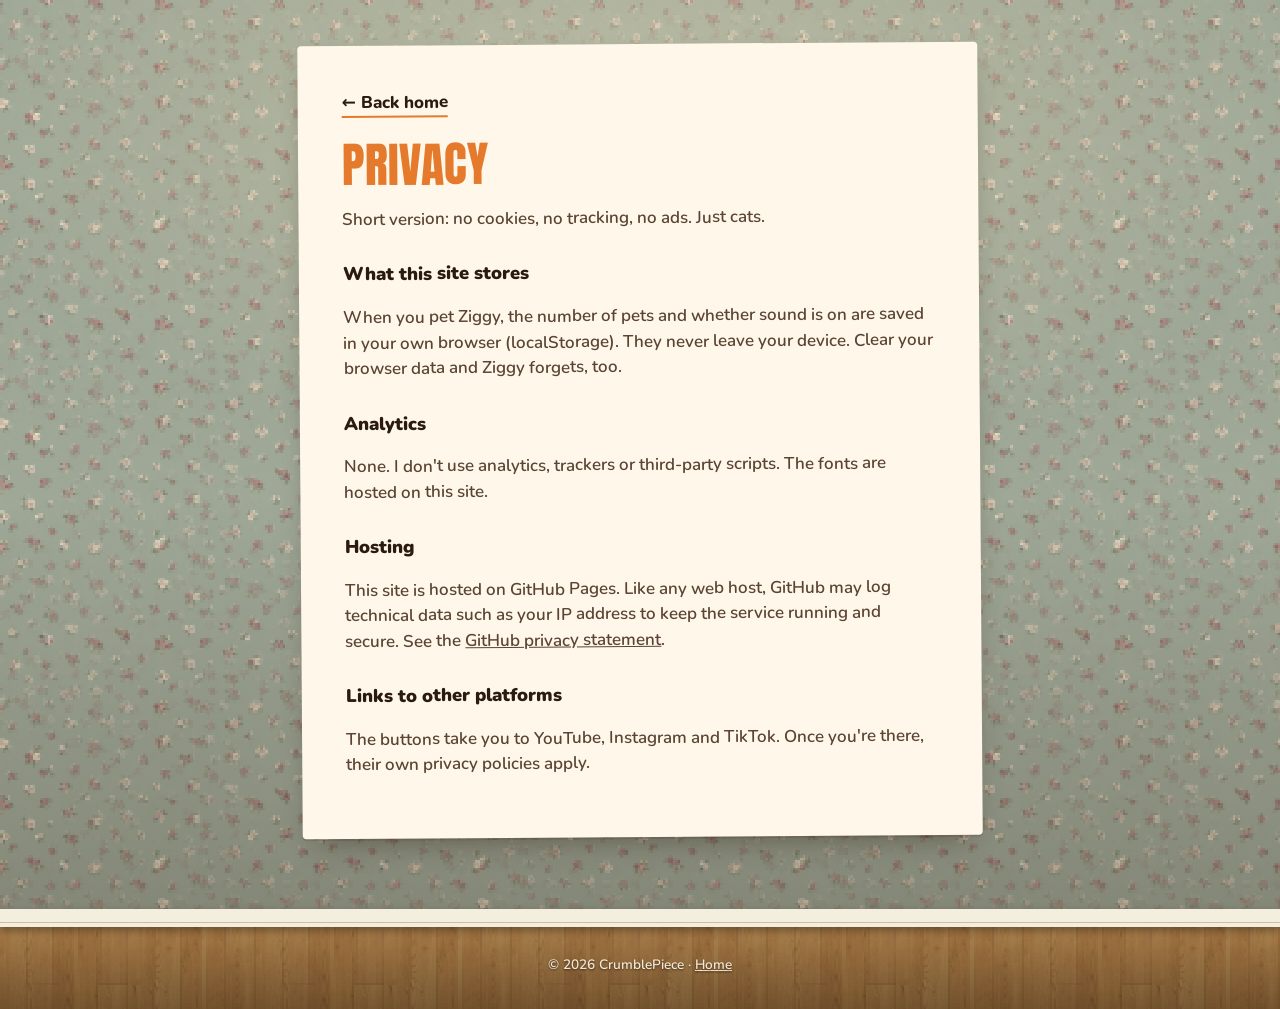
==== commit 2fc57893: "Feedback round 1: first person, sharper stars, Roxy/Molly/Zora, new kittens - frame without nail and" ====
--- a/privacy.html
+++ b/privacy.html
@@ -17,7 +17,7 @@
   <body>
     <div class="wall">
       <main class="letter">
-        <a class="back" href="index.html">← Back to grandpa's house</a>
+        <a class="back" href="index.html">← Back home</a>
 
         <h1>Privacy</h1>
         <p>Short version: no cookies, no tracking, no ads. Just cats.</p>
@@ -27,7 +27,7 @@
           (localStorage). They never leave your device. Clear your browser data and Ziggy forgets, too.</p>
 
         <h2>Analytics</h2>
-        <p>None. We don't use analytics, trackers or third-party scripts. The fonts are hosted on this site.</p>
+        <p>None. I don't use analytics, trackers or third-party scripts. The fonts are hosted on this site.</p>
 
         <h2>Hosting</h2>
         <p>This site is hosted on GitHub Pages. Like any web host, GitHub may log technical data such as your IP address
@@ -35,7 +35,7 @@
           <a href="https://docs.github.com/en/site-policy/privacy-policies/github-general-privacy-statement" target="_blank" rel="noopener">GitHub privacy statement</a>.</p>
 
         <h2>Links to other platforms</h2>
-        <p>The buttons take you to YouTube, TikTok and Instagram. Once you're there, their own privacy policies apply.</p>
+        <p>The buttons take you to YouTube, Instagram and TikTok. Once you're there, their own privacy policies apply.</p>
       </main>
     </div>
 
--- a/css/style.css
+++ b/css/style.css
@@ -1,5 +1,5 @@
-/* CrumblePiece – grandpa's living room, PSX style.
-   The wallpaper, floor, knit, doormat and crayon drawing are the real textures from the video set;
+/* CrumblePiece – my living room, PSX style.
+   The wallpaper, floor, knit and doormat are the real textures from the video set;
    they are scaled up with pixelated filtering, just like in the renders. */
 
 @font-face {
@@ -47,7 +47,7 @@
   color-scheme: light;
 }
 
-/* Evening at grandpa's: the lamp is on, the wallpaper goes dusky */
+/* Evening: the lamp is on, the wallpaper goes dusky */
 @media (prefers-color-scheme: dark) {
   :root {
     --wall-shade: rgba(255, 196, 110, 0.20);
@@ -143,36 +143,9 @@
   text-align: center;
 }
 
-.frame-hang {
+.frame-wrap {
   position: relative;
-  padding-top: 34px;
-}
-
-/* nail + picture wire */
-.frame-hang::before {
-  content: "";
-  position: absolute;
-  top: 0;
-  left: 50%;
-  width: 14px;
-  height: 14px;
-  margin-left: -7px;
-  border-radius: 50%;
-  background: radial-gradient(circle at 35% 35%, #d8d2c4, #6d6455 70%);
-  box-shadow: 0 2px 3px rgba(0, 0, 0, 0.4);
-  z-index: 2;
-}
-
-.frame-hang::after {
-  content: "";
-  position: absolute;
-  top: 7px;
-  left: 22%;
-  right: 22%;
-  height: 36px;
-  background:
-    linear-gradient(to top right, transparent calc(50% - 1px), rgba(43, 26, 15, 0.55) 50%, transparent calc(50% + 1px)) left / 50% 100% no-repeat,
-    linear-gradient(to top left, transparent calc(50% - 1px), rgba(43, 26, 15, 0.55) 50%, transparent calc(50% + 1px)) right / 50% 100% no-repeat;
+  padding-top: 8px;
 }
 
 .frame {
@@ -411,7 +384,7 @@
   box-shadow: 0 1px 0 var(--ink), 0 8px 16px -10px rgba(0, 0, 0, 0.6);
 }
 
-/* the main channel wears grandpa's sweater */
+/* the main channel wears my sweater */
 .link--main {
   min-height: 92px;
   background:
@@ -554,7 +527,21 @@
 }
 
 .polaroid--ziggy { transform: rotate(-2.5deg); }
-.polaroid--grandpa { transform: rotate(2deg); margin-top: 22px; }
+.polaroid--me { transform: rotate(2deg); margin-top: 22px; }
+
+/* the supporting cast: three smaller polaroids */
+.polaroids--small {
+  grid-template-columns: repeat(3, 1fr);
+  gap: clamp(12px, 3vw, 20px);
+  margin-top: 30px;
+}
+
+.polaroids--small .polaroid { padding: 9px 9px 12px; }
+.polaroids--small .polaroid strong { font-size: 1.35rem; }
+.polaroids--small .polaroid figcaption { font-size: 0.86rem; padding-top: 9px; }
+.polaroid--roxy { transform: rotate(1.8deg); }
+.polaroid--molly { transform: rotate(-1.5deg); margin-top: 14px; }
+.polaroid--zora { transform: rotate(2.4deg); }
 
 .polaroid img {
   width: 100%;
@@ -584,7 +571,10 @@
   color: var(--orange);
 }
 
-.polaroid--grandpa strong { color: var(--mustard); }
+.polaroid--me strong { color: var(--mustard); }
+.polaroid--roxy strong { color: var(--wood); }
+.polaroid--molly strong { color: var(--red); }
+.polaroid--zora strong { color: #6d6a78; }
 
 /* ------------------------------------------------------------------ sticky notes */
 
@@ -618,61 +608,49 @@
 /* ------------------------------------------------------------------ the rest of the household */
 
 .family {
-  display: grid;
-  grid-template-columns: auto 1fr;
-  gap: 24px;
-  align-items: center;
+  position: relative;
   margin-top: 64px;
-  padding: 22px;
-  background: rgba(255, 248, 234, 0.92);
-  border-radius: var(--radius);
+  padding: 22px 22px 24px;
+  text-align: center;
+  background: var(--paper);
+  border-radius: 4px;
   box-shadow: var(--shadow);
-}
-
-.drawing {
-  margin: 0;
-  width: 132px;
-  transform: rotate(-3deg);
-  text-align: center;
-}
-
-.drawing img {
-  width: 132px;
-  height: 176px;
-  image-rendering: pixelated;
-  background: #fff;
-  border: 6px solid #fff;
-  box-shadow: 0 3px 10px rgba(0, 0, 0, 0.25);
-}
-
-.drawing figcaption {
-  margin-top: 8px;
-  font-style: italic;
-  font-weight: 700;
-  font-size: 0.8rem;
-  color: var(--ink-soft);
+  transform: rotate(-0.6deg);
+}
+
+.family::before {
+  content: "";
+  position: absolute;
+  top: -11px;
+  left: 50%;
+  width: 90px;
+  height: 22px;
+  margin-left: -45px;
+  background: rgba(255, 245, 205, 0.72);
+  box-shadow: 0 1px 2px rgba(0, 0, 0, 0.15);
+  transform: rotate(3deg);
 }
 
 .family-title {
   margin: 0;
   font-family: var(--display);
   font-weight: 400;
-  font-size: 1.7rem;
+  font-size: 1.9rem;
   line-height: 1.1;
   text-transform: uppercase;
   letter-spacing: 0.02em;
 }
 
-.family-text p {
-  margin: 6px 0 14px;
-  font-weight: 600;
+.family p {
+  margin: 4px 0 16px;
+  font-weight: 700;
   color: var(--ink-soft);
 }
 
 .kittens {
   width: 100%;
-  border-radius: 10px;
-  border: 3px solid var(--ink);
+  border-radius: 2px;
+  outline: 1px solid rgba(0, 0, 0, 0.12);
 }
 
 /* ------------------------------------------------------------------ floor + doormat */
@@ -776,14 +754,25 @@
   .polaroid { padding: 8px 8px 12px; }
   .polaroid strong { font-size: 1.35rem; }
   .polaroid figcaption { font-size: 0.84rem; }
-  .polaroid--grandpa { margin-top: 16px; }
+  .polaroid--me { margin-top: 16px; }
+
+  /* small polaroids become photo + text rows */
+  .polaroids--small { grid-template-columns: 1fr; gap: 14px; margin-top: 24px; }
+  .polaroids--small .polaroid {
+    display: grid;
+    grid-template-columns: 112px 1fr;
+    gap: 12px;
+    align-items: center;
+    padding: 8px;
+  }
+  .polaroids--small .polaroid figcaption { padding: 0; }
+  .polaroid--molly { margin-top: 0; }
 
   .notes { grid-template-columns: 1fr; gap: 12px; }
   .note { min-height: 0; padding: 16px; }
   .note--2 { transform: rotate(1.2deg); }
 
-  .family { grid-template-columns: 1fr; text-align: center; padding: 22px 18px; }
-  .drawing { margin: 0 auto; }
+  .family { padding: 20px 14px 16px; }
 
   .link-badge { right: 12px; }
 }
